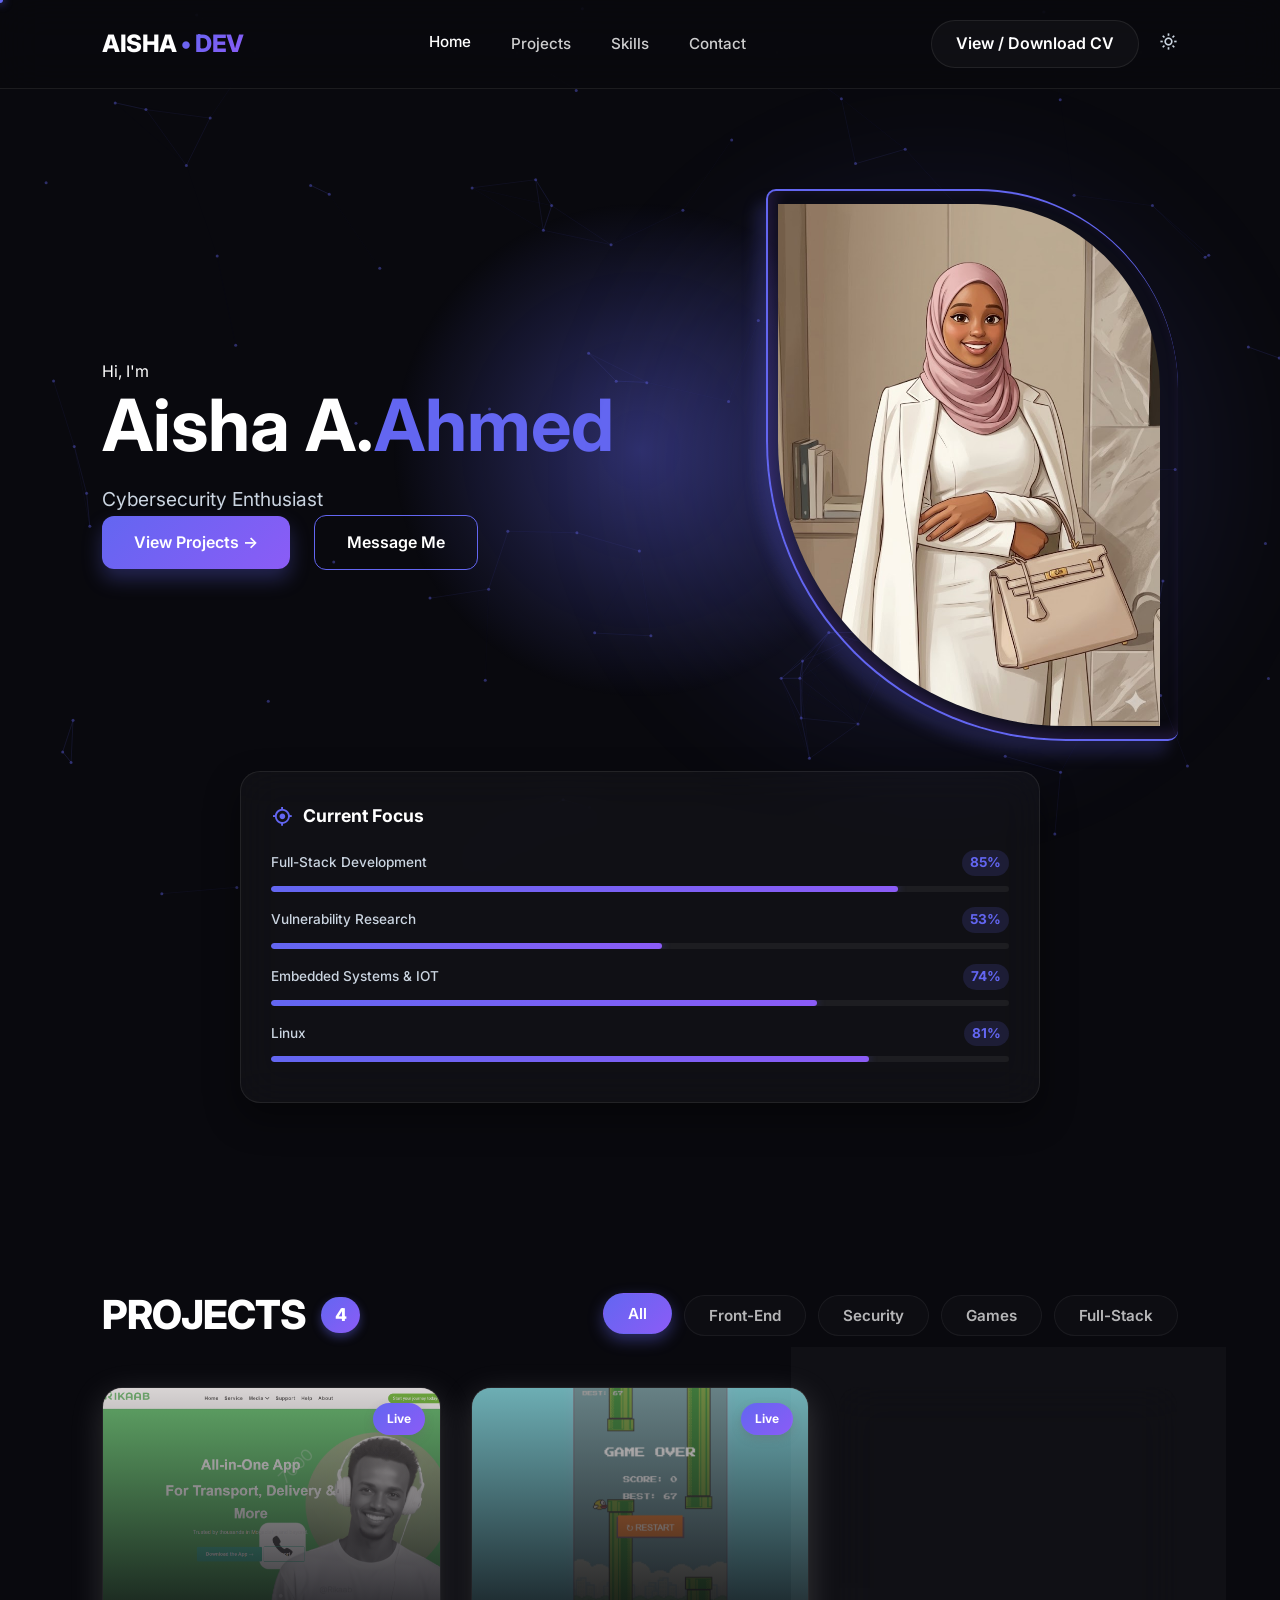
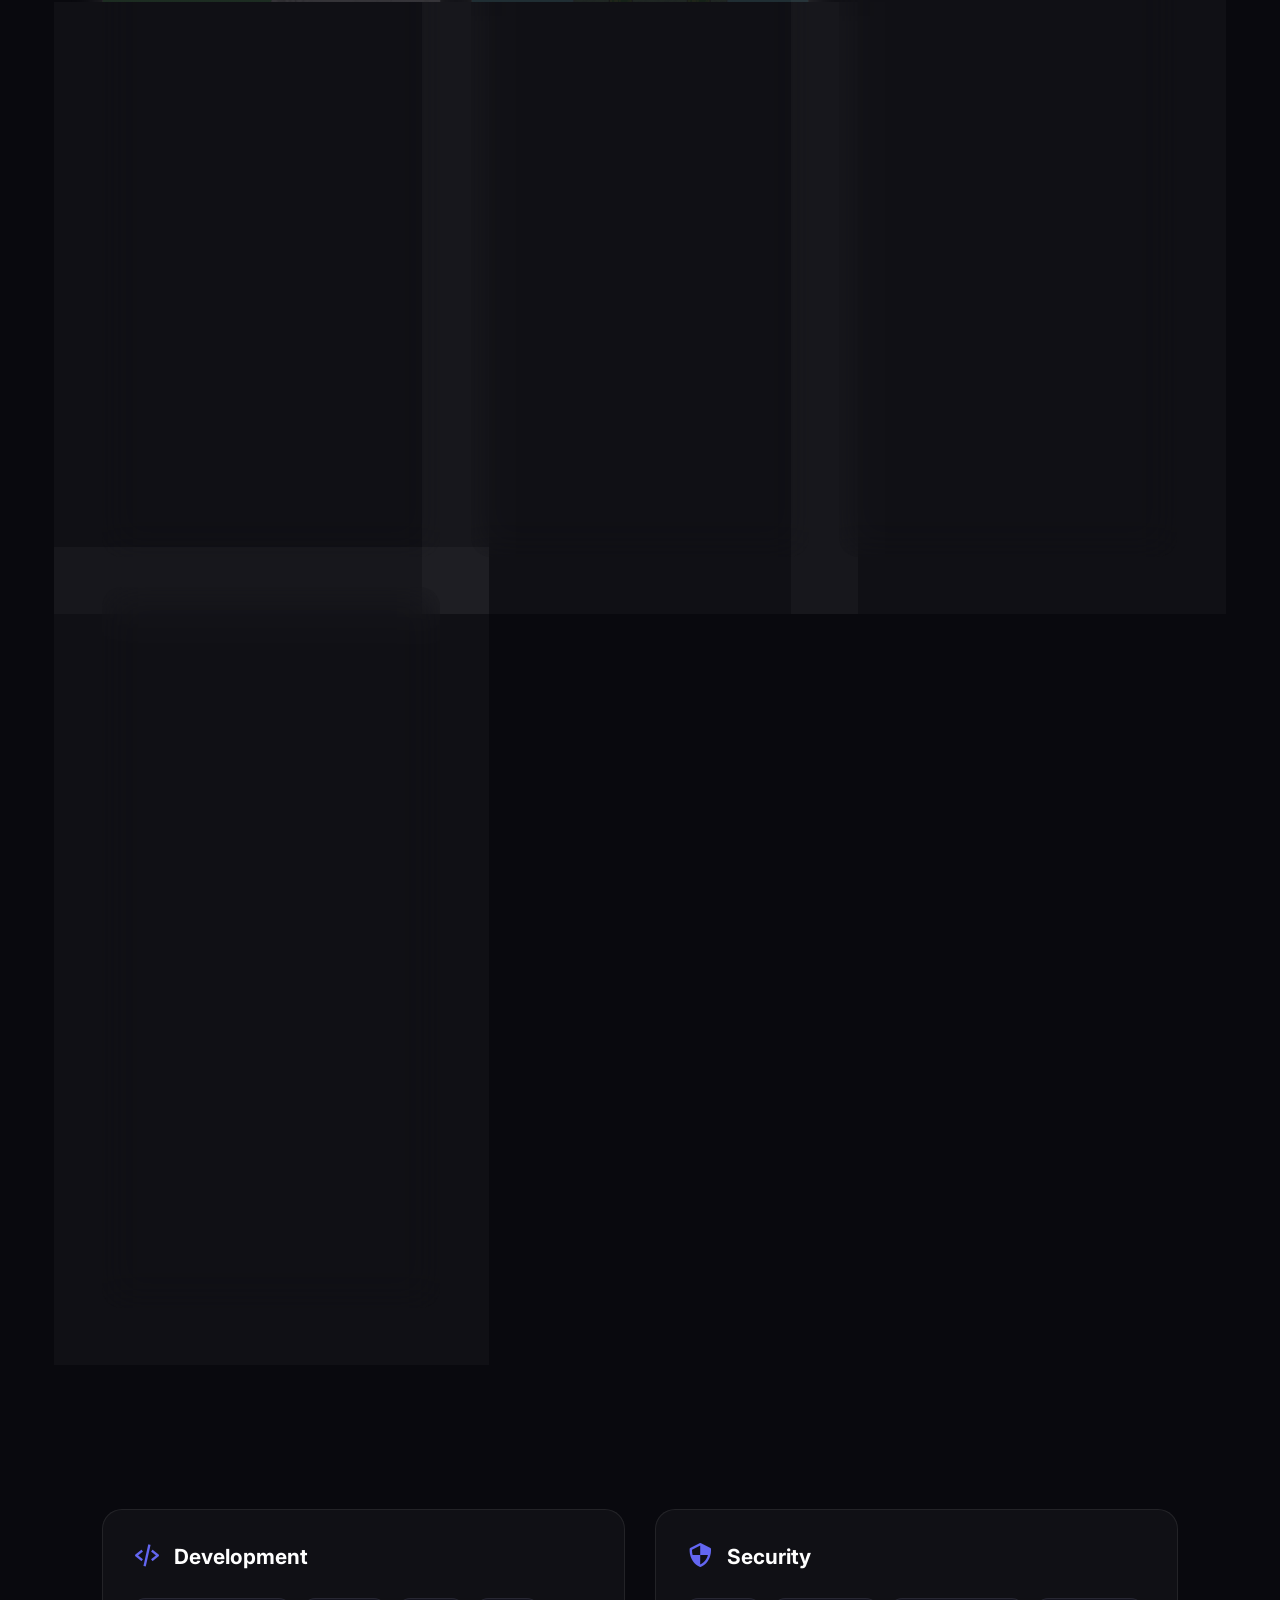
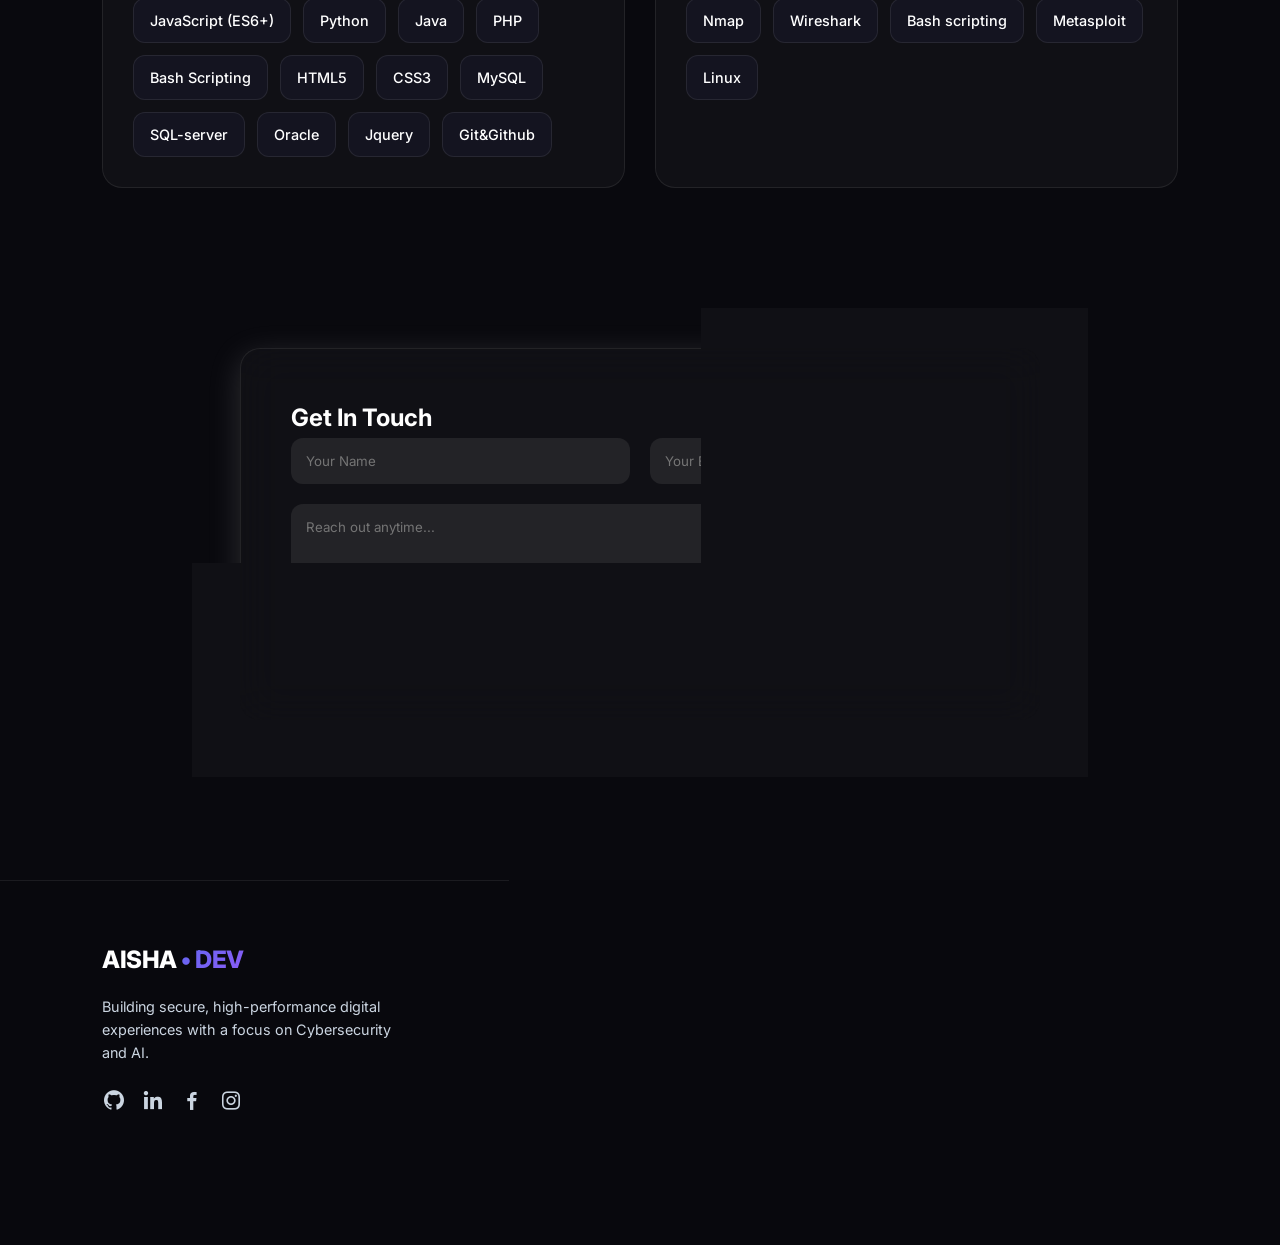
==== index.html @ 491014f6 "Add files via upload" ====
<!DOCTYPE html>
<html lang="en">

<head>
    <meta charset="UTF-8">
    <meta name="viewport" content="width=device-width, initial-scale=1.0">
    <title>Aisha Ahmed | Cybersecurity & AI Engineer</title>
    <link rel="stylesheet" href="style.css">
    <link href='https://unpkg.com/boxicons@2.1.4/css/boxicons.min.css' rel='stylesheet'>
    <link rel="icon" type="image/png" href="./logo.webp">
    <link href="https://fonts.googleapis.com/css2?family=Inter:wght@300;400;600;800&display=swap" rel="stylesheet">
</head>

<body data-theme="dark">
    <canvas id="particle-canvas"></canvas>
    <div class="cursor-glow"></div>
    <div class="cursor-dot"></div>

    <div id="cmd-palette" class="modal-overlay">
        <div class="modal-content glass">
            <div class="search-row">
                <i class='bx bx-terminal'></i>
                <input type="text" id="cmd-input"
                    placeholder="Type a command (try 'projects', 'theme', or 'contact')...">
            </div>
            <div id="cmd-results">
                <div class="cmd-item">Press <kbd>ESC</kbd> to close</div>
            </div>
        </div>
    </div>

    <nav class="glass-nav">
        <div class="logo">AISHA <span>• DEV</span></div>
        <ul class="nav-links">
            <li><a href="#home" class="active">Home</a></li>
            <li><a href="#projects">Projects</a></li>
            <li><a href="#skills">Skills</a></li>
            <li><a href="#contact">Contact</a></li>
        </ul>
        <div class="nav-actions">
            <a href="cv.html" target="_blank" class="btn-cv" style="text-decoration: none;">View / Download CV</a>
            <div class="theme-toggle"><i class='bx bx-sun'></i></div>
        </div>
    </nav>

    <main class="container">
        <section id="home" class="hero">
            <div class="hero-row">
                <div class="hero-text">
                    <p class="greeting">Hi, I'm</p>
                    <h1 class="name">Aisha A.<span>Ahmed </span></h1>
                    <p class="titles" id="typing-text"></p>
                    <div class="hero-btns">
                        <a href="#projects" class="btn-blue">View Projects →</a>
                        <a href="#contact" class="btn-outline">Message Me</a>
                    </div>
                </div>
                <div class="hero-visual">
                    <div class="earth-glow"></div>
                    <img src="./pic.jpg" alt="Aisha Ahmed" class="portrait">
                </div>
            </div>
            <div class="focus-card glass" id="focus-container"></div>
        </section>

        <section id="projects" class="section">
            <div class="section-header">
                <h2>PROJECTS <span id="project-count">0</span></h2>
                <div class="filter-tabs">
                    <button class="tab active" data-filter="all">All</button>
                    <button class="tab" data-filter="front-end">Front-End</button>
                    <button class="tab" data-filter="security">Security</button>
                    <button class="tab" data-filter="games">Games</button>
                    <button class="tab" data-filter="full-stack">Full-Stack</button>
                </div>
            </div>
            <div class="projects-grid" id="projects-grid"></div>
        </section>

        <section id="skills" class="section">
            <div class="skills-grid" id="skills-container"></div>
        </section>

        <section id="contact" class="section">
            <div class="contact-container glass">
                <h2>Get In <span>Touch</span></h2>
                <!-- FormSubmit action pointing to the user's email -->
                <form id="contact-form" action="https://formspree.io/f/mwvrryqo" method="POST">
                    
                    <div class="input-group">
                        <input type="text" id="name" name="name" placeholder="Your Name" required>
                        <input type="email" id="email" name="email" placeholder="Your Email" required>
                    </div>
                    <textarea id="message" name="message" placeholder="Reach out anytime..." rows="5"
                        required></textarea>
                    <button type="submit" class="btn-blue">Send Message <i class='bx bx-send'></i></button>
                </form>
            </div>
        </section>
    </main>

    <footer class="glass-footer">
        <div class="footer-top">
            <div class="footer-brand">
                <div class="logo">AISHA <span>• DEV</span></div>
                <p>Building secure, high-performance digital experiences with a focus on Cybersecurity and AI.</p>
                <div class="social-links">
                    <a href="https://github.com/Aishalight"><i class='bx bxl-github'></i></a>
                    <a href="https://www.linkedin.com/in/shaqobadan"><i class='bx bxl-linkedin'></i></a>
                    <a href="https://www.facebook.com/share/1AmyZGzEuz/"><i class='bx bxl-facebook'></i></a>
                    <a href="https://www.instagram.com/aisha_shaqabadan"><i class='bx bxl-instagram'></i></a>
                </div>
            </div>

            <div class="footer-links">
                <h3>Navigation</h3>
                <ul>
                    <li><a href="#home">Home</a></li>
                    <li><a href="#projects">Projects</a></li>
                    <li><a href="#skills">Skills</a></li>
                    <li><a href="#contact">Contact</a></li>
                </ul>
            </div>

            <div class="footer-services">
                <h3>Specialized In</h3>
                <ul>
                    <li>Cybersecurity</li>
                    <li>AI Engineering</li>
                    <li>Frontend Dev</li>
                    <li>UI/UX Design</li>
                </ul>
            </div>
        </div>

        <div class="footer-bottom">
            <p>© 2026 Aisha Ahmed | Built with 🤍</p>
            <div class="origin">🇸🇴 Proudly Somali <span></span></div>
        </div>
    </footer>

    <script src="script.js"></script>
</body>

</html>
---- style.css ----
:root {
    --bg: #09090e;
    /* Deeper, richer background */
    --accent: #6366f1;
    /* Vibrant Indigo */
    --accent-glow: rgba(99, 102, 241, 0.4);
    --secondary: #8b5cf6;
    /* Vibrant Violet */
    --text: #ffffff;
    --text-dim: #cbd5e1;
    --glass: rgba(255, 255, 255, 0.03);
    --glass-border: rgba(255, 255, 255, 0.08);
    --selection: rgba(99, 102, 241, 0.3);
}

/* 1. Define the Light Mode colors */
[data-theme="light"] {
    --bg: #f8fafc;
    --accent: #4f46e5;
    --accent-glow: rgba(113, 113, 176, 0.2);
    --secondary: #7c3aed;
    --text: #0f172a;
    --text-dim: #64748b;
    /* Slightly darker for better readability in light mode */
    --glass: rgba(255, 255, 255, 0.7);
    --glass-border: rgba(0, 0, 0, 0.1);
    --nav-bg: linear-gradient(135deg, rgba(238, 242, 255, 0.9), rgba(224, 231, 255, 0.9));
    --footer-bg: linear-gradient(135deg, rgba(224, 231, 255, 0.9), rgba(238, 242, 255, 0.9));
}

/* 2. Apply Light Mode specific styles to elements */
[data-theme="light"] .skill-cube {
    background: #ffffff;
    box-shadow: 0 2px 5px rgba(0, 0, 0, 0.05);
    color: var(--text);
    /* Ensures the text is dark navy */
}

[data-theme="light"] .skill-cube:hover {
    color: var(--accent);
    background: #f1f5f9;
}

[data-theme="light"] .skill-category {
    background: rgba(255, 255, 255, 0.4);
    box-shadow: 0 10px 30px rgba(0, 0, 0, 0.03);
}

* {
    margin: 0;
    padding: 0;
    box-sizing: border-box;
    font-family: 'Inter', sans-serif;
}

body {
    background: var(--bg);
    color: var(--text);
    overflow-x: hidden;
    scroll-behavior: smooth;
    transition: background 0.5s ease;
    line-height: 1.6;
}

::selection {
    background: var(--selection);
    color: var(--text);
}

#particle-canvas {
    position: fixed;
    inset: 0;
    z-index: -2;
    pointer-events: none;
}

.cursor-glow {
    position: fixed;
    width: 500px;
    height: 500px;
    background: radial-gradient(circle, var(--accent-glow) 0%, transparent 70%);
    pointer-events: none;
    z-index: -1;
    transform: translate(-50%, -50%);
    transition: width 0.3s ease, height 0.3s ease;
}

.cursor-dot {
    position: fixed;
    width: 6px;
    height: 6px;
    background: var(--accent);
    border-radius: 50%;
    pointer-events: none;
    z-index: 9999;
    transform: translate(-50%, -50%);
    box-shadow: 0 0 10px var(--accent);
    transition: width 0.2s ease, height 0.2s ease, background 0.2s ease;
}

.glass {
    background: var(--glass);
    backdrop-filter: blur(20px);
    -webkit-backdrop-filter: blur(20px);
    border: 1px solid var(--glass-border);
    border-radius: 20px;
    box-shadow: 0 8px 32px 0 rgba(190, 190, 190, 0.2);
}

/* Navbar */
.glass-nav {
    display: flex;
    justify-content: space-between;
    align-items: center;
    padding: 20px 8%;
    position: sticky;
    top: 0;
    z-index: 1000;
    background: var(--nav-bg, rgba(9, 9, 14, 0.7));
    backdrop-filter: blur(20px);
    -webkit-backdrop-filter: blur(20px);
    border-bottom: 1px solid var(--glass-border);
    transition: padding 0.3s ease;
}

.logo {
    font-size: 1.5rem;
    font-weight: 800;
    letter-spacing: -0.5px;
}

.logo span {
    background: linear-gradient(135deg, var(--accent), var(--secondary));
    -webkit-background-clip: text;
    background-clip: text;
    -webkit-text-fill-color: transparent;
    color: transparent;
}

.nav-links {
    display: flex;
    list-style: none;
    gap: 40px;
}

.nav-links a {
    text-decoration: none;
    color: var(--text);
    opacity: 0.8;
    font-size: 0.95rem;
    font-weight: 500;
    transition: color 0.3s ease, opacity 0.3s ease, transform 0.2s ease;
    display: inline-block;
}

.nav-links a.active,
.nav-links a:hover {
    opacity: 1;
    transform: translateY(-2px);
}

.nav-actions {
    display: flex;
    align-items: center;
    gap: 20px;
}

.theme-toggle {
    cursor: pointer;
    font-size: 1.2rem;
    color: var(--text-dim);
    transition: color 0.3s ease;
}

.theme-toggle:hover {
    color: var(--accent);
}

/* Hero Section */
.hero {
    display: flex;
    flex-direction: column;
    align-items: center;
    padding: 100px 8%;
    min-height: 85vh;
}

.hero-row {
    display: flex;
    align-items: center;
    justify-content: space-between;
    width: 100%;
    margin-bottom: 30px;
    /* Space before the focus card */
}

.name {
    font-size: 4.5rem;
    line-height: 1.1;
    margin-bottom: 20px;
}

.name span {
    color: var(--accent);
}

.titles {
    font-size: 1.2rem;
    color: var(--text-dim);
    min-height: 1.5em;
}

.hero-visual {
    position: relative;
    width: 45%;
    display: flex;
    justify-content: flex-end;
}

/* Asymmetrical Futuristic Tech Border */
.portrait {
    width: 85%;
    position: relative;
    z-index: 3;
    padding: 13px 18px 13px 10px;
    /* Asymmetrical padding */
    border-radius: 10px 200px 10px 300px;
    /* Modern asymmetrical corners */
    background: transparent;

    /* Mix of thick and thin borders, some missing (0px) */
    border-style: solid;
    border-color: var(--accent);
    border-width: 2px 0px 2px 2px;
    box-shadow:
        -10px 13px 15px rgba(99, 102, 241, 0.2),
        inset 5px -5px 15px rgba(139, 92, 246, 0.2);

    animation: float 7s ease-in-out infinite;
    display: flex;
    justify-content: flex-end;
    align-items: flex-end;
    transition: all 0.5s cubic-bezier(0.4, 0, 0.2, 1);
}

/* Geometric Cutout Accent */
.portrait::before {
    content: '';
    position: absolute;
    top: -10px;
    right: -10px;
    width: 60px;
    height: 60px;
    background: linear-gradient(135deg, var(--accent), var(--secondary));
    clip-path: polygon(100% 0, 0 0, 100% 100%);
    /* Triangle cut */
    z-index: 5;
    transition: all 0.5s ease;
}

/* Offset dashed tech line */
.portrait::after {
    content: '';
    position: absolute;
    inset: -15px -15px 20px 20px;
    /* Offset positioning */
    border: 2px dashed rgba(139, 92, 246, 0.6);
    border-radius: 30px 10px 40px 5px;
    z-index: -1;
    border-left: none;
    /* Asymmetrical */
    border-bottom: none;
    transition: all 0.5s ease;
}

.portrait:hover {
    border-width: 2px 6px 4px 0px;
    /* Invert borders on hover */
    border-color: var(--secondary);
    border-radius: 40px 15px 40px 15px;
    box-shadow:
        10px -10px 40px rgba(139, 92, 246, 0.4),
        inset -5px 5px 20px rgba(99, 102, 241, 0.3);
    padding: 15px 25px 20px 15px;
}

.portrait:hover::before {
    top: auto;
    bottom: -10px;
    right: auto;
    left: -10px;
    clip-path: polygon(0 100%, 0 0, 100% 100%);
}

.portrait:hover::after {
    inset: 20px 20px -15px -15px;
    border: 2px dotted rgba(99, 102, 241, 0.8);
    border-right: none;
    border-top: none;
    border-left: 2px dotted rgba(99, 102, 241, 0.8);
    border-bottom: 2px dotted rgba(99, 102, 241, 0.8);
    transform: rotate(-3deg);
}

.portrait img {
    width: 80%;
    border-radius: 20px;
    display: block;
    object-fit: cover;
    z-index: 5;
    position: relative;
    /* Add shading directly to the image */
    filter: drop-shadow(0 15px 30px rgba(0, 0, 0, 0.5));
}

@keyframes float {
    0% {
        transform: translateY(0px);
    }

    50% {
        transform: translateY(-15px);
    }

    100% {
        transform: translateY(0px);
    }
}

.earth-glow {
    position: absolute;
    top: 50%;
    left: 50%;
    width: 140%;
    height: 140%;
    transform: translate(-50%, -50%);
    background: radial-gradient(circle, rgba(99, 102, 241, 0.2), transparent 70%);
    filter: blur(40px);
    z-index: 0;
}

/* Enhanced Focus Container */
.focus-card {
    position: relative;
    padding: 30px;
    width: 100%;
    max-width: 800px;
    margin: 0 auto;
    z-index: 10;
    box-shadow: 0 15px 35px rgba(0, 0, 0, 0.4);
    animation: slideUpFade 1s ease-out 0.5s both;
}

@keyframes slideUpFade {
    from {
        opacity: 0;
        transform: translateY(30px);
    }

    to {
        opacity: 1;
        transform: translateY(0);
    }
}

.focus-title {
    font-size: 1.1rem;
    color: var(--text);
    margin-bottom: 20px;
    display: flex;
    align-items: center;
    gap: 10px;
    font-weight: 700;
}

.focus-title i {
    color: var(--accent);
    font-size: 1.4rem;
}

.focus-item {
    margin-bottom: 15px;
}

.focus-item:last-child {
    margin-bottom: 0;
}

.focus-info {
    display: flex;
    justify-content: space-between;
    align-items: center;
    margin-bottom: 8px;
}

.focus-label {
    font-size: 0.85rem;
    color: var(--text-dim);
    font-weight: 500;
}

.focus-val {
    font-size: 0.85rem;
    color: var(--accent);
    font-weight: 700;
    background: rgba(99, 102, 241, 0.15);
    padding: 2px 8px;
    border-radius: 20px;
}

/* Skills Section Enhancements */
.skills-grid {
    display: grid;
    grid-template-columns: repeat(auto-fit, minmax(280px, 1fr));
    gap: 30px;
    margin-top: 40px;
}

.skill-category {
    padding: 30px;
    border-radius: 20px;
    /* Use the variable instead of hardcoded rgba */
    border: 1px solid var(--glass-border);
    background: var(--glass);
    transition: transform 0.3s ease, border-color 0.3s ease, background 0.3s ease;
}

.skill-category:hover {
    transform: translateY(-5px);
    border-color: rgba(99, 102, 241, 0.4);
}

.skill-category h3 {
    display: flex;
    align-items: center;
    gap: 12px;
    margin-bottom: 25px;
    color: var(--text);
    font-size: 1.3rem;
}

.skill-category h3 i {
    color: var(--accent);
    font-size: 1.8rem;
}

.skill-items {
    display: flex;
    flex-wrap: wrap;
    gap: 12px;
}

.skill-cube {
    display: flex;
    align-items: center;
    gap: 8px;
    /* This makes them slightly darker than the card in light mode 
       and slightly lighter than the card in dark mode */
    background: rgba(var(--accent-rgb, 99, 102, 241), 0.05);
    border: 1px solid var(--glass-border);
    padding: 10px 16px;
    border-radius: 12px;
    font-size: 0.9rem;
    font-weight: 500;
    color: var(--text);
    /* Ensures text follows the theme color */
    transition: all 0.3s ease;
}

.skill-cube:hover {
    background: rgba(99, 102, 241, 0.1);
    border-color: rgba(99, 102, 241, 0.3);
    color: #fff;
    transform: translateY(-2px);
}

/* Contact Section */
.section {
    padding: 80px 8%;
}

/* Section Header and Filter Tabs */
.section-header {
    display: flex;
    justify-content: space-between;
    align-items: center;
    margin-bottom: 40px;
    flex-wrap: wrap;
    gap: 20px;
}

.section-header h2 {
    font-size: 2.5rem;
    font-weight: 800;
    letter-spacing: -1px;
    display: flex;
    align-items: center;
}

#project-count {
    background: linear-gradient(135deg, var(--accent), var(--secondary));
    color: white;
    font-size: 1.1rem;
    padding: 4px 14px;
    border-radius: 50px;
    margin-left: 15px;
    box-shadow: 0 4px 10px rgba(99, 102, 241, 0.4);
}

.filter-tabs {
    display: flex;
    gap: 12px;
    flex-wrap: wrap;
}

.tab {
    background: var(--glass);
    border: 1px solid var(--glass-border);
    color: var(--text);
    padding: 10px 24px;
    border-radius: 50px;
    cursor: pointer;
    font-weight: 600;
    font-size: 0.95rem;
    transition: all 0.3s ease;
    opacity: 0.7;
}

.tab:hover {
    background: rgba(255, 255, 255, 0.1);
    opacity: 1;
    transform: translateY(-2px);
}

.tab.active {
    background: linear-gradient(135deg, var(--accent), var(--secondary));
    border-color: transparent;
    color: white;
    opacity: 1;
    box-shadow: 0 6px 15px rgba(99, 102, 241, 0.4);
    transform: translateY(-2px);
}

.projects-grid {
    display: grid;
    grid-template-columns: repeat(auto-fit, minmax(320px, 1fr));
    gap: 30px;
}

.project-card {
    position: relative;
    overflow: hidden;
    display: flex;
    flex-direction: column;
    transform-style: preserve-3d;
    transition: transform 0.3s cubic-bezier(0.175, 0.885, 0.32, 1.275), border 0.3s ease, box-shadow 0.3s ease;
    cursor: pointer;
}

.project-card:hover {
    box-shadow: 0 15px 35px rgba(0, 0, 0, 0.5), 0 0 20px rgba(99, 102, 241, 0.2);
    border-color: rgba(99, 102, 241, 0.5);
    transform: translateY(-5px);
}

.p-img-wrapper {
    height: 220px;
    background: #9f9393;
    overflow: hidden;
    position: relative;
}

.p-img-wrapper::after {
    content: '';
    position: absolute;
    inset: 0;
    background: linear-gradient(to top, var(--bg), transparent);
    opacity: 0.8;
}

.p-img-wrapper img {
    width: 100%;
    height: 100%;
    object-fit: cover;
    opacity: 0.6;
    transition: opacity 0.5s ease, transform 0.8s ease;
}

.project-card:hover .p-img-wrapper img {
    transform: scale(1.05);
    opacity: 0.9;
}

.p-status {
    position: absolute;
    top: 15px;
    right: 15px;
    background: linear-gradient(135deg, var(--accent), var(--secondary));
    font-size: 0.75rem;
    padding: 6px 14px;
    border-radius: 50px;
    font-weight: bold;
    z-index: 10;
    box-shadow: 0 4px 10px rgba(100, 99, 99, 0.3);
}

.p-content {
    flex-grow: 1;
    /* This forces this section to expand and fill the gap */
    display: flex;
    flex-direction: column;
    padding: 30px;
    position: relative;
    z-index: 2;
}

.p-content h3 {
    font-size: 1.4rem;
    margin-bottom: 10px;
    font-weight: 700;
}

.p-content p {
    color: var(--text-dim);
    font-size: 0.95rem;
    line-height: 1.6;
}

.p-tags {
    display: flex;
    flex-wrap: wrap;
    gap: 8px;
    margin: 20px 0;
}

.p-tags span {
    font-size: 0.75rem;
    background: rgba(99, 102, 241, 0.1);
    border: 1px solid rgba(99, 102, 241, 0.2);
    color: #a5b4fc;
    /* Lighter indigo for contrast */
    padding: 6px 12px;
    border-radius: 50px;
    font-weight: 500;
    transition: background 0.3s ease;
}

.p-tags span:hover {
    background: rgba(99, 102, 241, 0.2);
}

.p-links {
    display: flex;
    gap: 12px;
    padding: 20px 30px;
    border-top: 1px solid var(--glass-border);
    /* Remove the old container background */
    margin-top: auto;
    /* Keeps it at the bottom */
}

.p-links a {
    /* The Background */
    background: rgba(15, 23, 42, 0.6);
    /* Darker navy/slate background */
    padding: 8px 16px;
    border-radius: 8px;
    border: solid rgba(255, 255, 255, 0.05);

    /* Text & Layout */
    color: #ffffff;
    /* Keep text white to pop against dark background */
    text-decoration: none;
    font-size: 0.85rem;
    font-weight: 600;
    display: flex;
    align-items: center;
    gap: 10px;
    transition: all 0.3s ease;
}

.p-links a:hover {
    background: var(--accent);
    /* Changes to your purple/indigo on hover */
    color: white;
    transform: translateY(-2px);
    border-color: transparent;
}

/* Buttons & Inputs */
.btn-blue {
    background: linear-gradient(135deg, var(--accent), var(--secondary));
    border: none;
    color: white;
    padding: 14px 32px;
    border-radius: 12px;
    cursor: pointer;
    font-weight: 600;
    font-size: 1rem;
    text-decoration: none;
    display: inline-flex;
    align-items: center;
    justify-content: center;
    gap: 8px;
    box-shadow: 0 10px 20px rgba(99, 102, 241, 0.3);
    transition: transform 0.3s ease, box-shadow 0.3s ease;
}

.btn-blue:hover {
    transform: translateY(-3px);
    box-shadow: 0 15px 25px rgba(99, 102, 241, 0.4);
}

.btn-outline {
    border: 1px solid var(--accent);
    background: transparent;
    color: var(--text);
    padding: 14px 32px;
    border-radius: 12px;
    cursor: pointer;
    font-weight: 600;
    font-size: 1rem;
    text-decoration: none;
    display: inline-block;
    margin-left: 20px;
    transition: background 0.3s ease, border-color 0.3s ease;
}

.btn-outline:hover {
    background: var(--glass);
    border-color: var(--secondary);
}

.btn-cv {
    background: var(--glass);
    border: 1px solid var(--glass-border);
    color: var(--text);
    padding: 10px 24px;
    border-radius: 100px;
    font-weight: 600;
    cursor: pointer;
    transition: background 0.3s ease, border-color 0.3s ease;
}

.btn-cv:hover {
    background: rgba(255, 255, 255, 0.1);
    border-color: var(--accent);
}

.contact-container {
    max-width: 800px;
    margin: 0 auto;
    padding: 50px;
}

.input-group {
    display: grid;
    grid-template-columns: 1fr 1fr;
    gap: 20px;
    margin-bottom: 20px;
}

input,
textarea {
    color: var(--text); /* Changes to dark navy in light mode */
    background: var(--glass);
    border: 1px solid var(--glass-border);
    width: 100%;
    background: var(--glass-border);
    border: 1px solid var(--border);
    padding: 15px;
    color: rgb(255, 253, 253);
    border-radius: 12px;
    outline: none;
}

input:focus {
    border-color: var(--accent);
}

/* Command Palette Overlay */
.modal-overlay {
    position: fixed;
    inset: 0;
    background: rgba(0, 0, 0, 0.6);
    display: none;
    justify-content: center;
    padding-top: 15vh;
    z-index: 2000;
    backdrop-filter: blur(12px);
    -webkit-backdrop-filter: blur(12px);
    opacity: 0;
    transition: opacity 0.3s ease;
}

.modal-overlay.active {
    display: flex;
    opacity: 1;
}

.modal-content {
    width: 90%;
    max-width: 600px;
    background: rgba(15, 15, 20, 0.85);
    /* Slightly darker/more opaque for readability */
    border: 1px solid rgba(255, 255, 255, 0.1);
    border-radius: 16px;
    box-shadow: 0 25px 50px -12px rgba(0, 0, 0, 0.5);
    overflow: hidden;
    transform: translateY(-20px) scale(0.95);
    transition: transform 0.3s cubic-bezier(0.175, 0.885, 0.32, 1.275);
}

.modal-overlay.active .modal-content {
    transform: translateY(0) scale(1);
}

.search-row {
    display: flex;
    align-items: center;
    padding: 20px 24px;
    border-bottom: 1px solid rgba(255, 255, 255, 0.05);
}

.search-row i {
    font-size: 1.5rem;
    color: var(--accent);
    margin-right: 16px;
}

#cmd-input {
    background: transparent;
    border: none;
    padding: 0;
    font-size: 1.1rem;
    color: white;
    width: 100%;
}

#cmd-input::placeholder {
    color: var(--text-dim);
}

#cmd-results {
    padding: 12px;
    max-height: 300px;
    overflow-y: auto;
}

.cmd-item {
    display: flex;
    align-items: center;
    padding: 12px 16px;
    border-radius: 8px;
    color: var(--text-dim);
    cursor: pointer;
    transition: background 0.2s ease, color 0.2s ease;
    gap: 12px;
}

.cmd-item.active,
.cmd-item:hover {
    background: rgba(99, 102, 241, 0.15);
    color: white;
}

.cmd-item i {
    color: var(--accent);
}

kbd {
    background: rgba(255, 255, 255, 0.1);
    border: 1px solid rgba(255, 255, 255, 0.2);
    border-radius: 4px;
    padding: 2px 6px;
    font-size: 0.8rem;
    margin-left: auto;
    font-family: monospace;
}

/* Progress Bars */
.progress-bg {
    background: rgba(255, 255, 255, 0.05);
    height: 6px;
    /* slightly thinner */
    border-radius: 10px;
    margin: 10px 0;
    overflow: hidden;
}

.bar {
    height: 100%;
    background: linear-gradient(90deg, var(--accent), var(--secondary));
    border-radius: 10px;
    width: 0;
    transition: width 1.5s cubic-bezier(0.175, 0.885, 0.32, 1.275);
    box-shadow: 0 0 10px var(--accent-glow);
}

/* --- Enhanced Footer --- */
.glass-footer {
    padding: 60px 8% 30px;
    /* More padding at top */
    background: var(--footer-bg, rgba(9, 9, 14, 0.8));
    border-top: 1px solid var(--glass-border);
    backdrop-filter: blur(10px);
    margin-top: 80px;
    display: flex;
    flex-direction: column;
    gap: 40px;
}

.footer-top {
    display: grid;
    grid-template-columns: 2fr 1fr 1fr;
    /* Brand takes more space */
    gap: 50px;
}

.footer-brand p {
    color: var(--text-dim);
    font-size: 0.9rem;
    margin: 15px 0 20px;
    max-width: 300px;
    line-height: 1.6;
}

.social-links {
    display: flex;
    gap: 15px;
}

.social-links a {
    font-size: 1.5rem;
    color: var(--text-dim);
    transition: color 0.3s ease, transform 0.3s ease;
}

.social-links a:hover {
    color: var(--accent);
    transform: translateY(-3px);
}

.footer-links h3,
.footer-services h3 {
    color: var(--text);
    font-size: 1.1rem;
    margin-bottom: 20px;
    font-weight: 700;
}

.footer-links ul,
.footer-services ul {
    list-style: none;
}

.footer-links li,
.footer-services li {
    margin-bottom: 10px;
    color: var(--text-dim);
    font-size: 0.9rem;
}

.footer-links a {
    text-decoration: none;
    color: var(--text-dim);
    transition: color 0.3s ease;
}

.footer-links a:hover {
    color: var(--accent);
}

.footer-bottom {
    display: flex;
    justify-content: space-between;
    align-items: center;
    padding-top: 30px;
    border-top: 1px solid var(--glass-border);
    font-size: 0.85rem;
    color: var(--text-dim);
}

/* Responsive Footer */
@media (max-width: 768px) {
    .footer-top {
        grid-template-columns: 1fr;
        /* Stack everything on mobile */
        text-align: center;
        gap: 40px;
    }

    .footer-brand p {
        margin: 15px auto 20px;
    }

    .social-links {
        justify-content: center;
    }

    .footer-bottom {
        flex-direction: column;
        gap: 15px;
    }
}

.origin span {
    display: inline-block;
    width: 24px;
    /* Standard flag ratio */
    height: 16px;
    background-color: #4189DD;
    /* Official Somali Blue */
    position: relative;
    border-radius: 2px;
    /* Slight rounding for modern look */
    box-shadow: 0 2px 4px rgba(0, 0, 0, 0.1);
    /* Subtle depth */
    margin-left: 5px;
    vertical-align: middle;
}

/* Creating the Star using a Unicode character or Clip-path */
.origin span::after {
    content: '★';
    position: absolute;
    top: 50%;
    left: 50%;
    transform: translate(-50%, -51%);
    /* Adjusting for font alignment */
    color: white;
    font-size: 12px;
    line-height: 1;
}

/* Responsive adjustments */
@media (max-width: 768px) {
    .glass-nav {
        flex-direction: column;
        gap: 20px;
        padding: 20px 5%;
    }

    .hero {
        flex-direction: column;
        text-align: center;
        padding: 120px 5% 60px;
        gap: 50px;
    }

    .input-group {
        grid-template-columns: 1fr;
    }

    .btn-outline {
        margin-left: 0;
        margin-top: 15px;
    }

    .hero-btn-group {
        display: flex;
        flex-direction: column;
        gap: 15px;
    }

    .glass-footer {
        flex-direction: column;
        gap: 15px;
        text-align: center;
    }
}


/* --- MOBILE RESPONSIVE OVERRIDES --- */
@media (max-width: 1024px) {
    .hero-row {
        gap: 40px;
    }

    .name {
        font-size: 3.5rem;
    }
}

@media (max-width: 768px) {

    /* Navbar Adjustment */
    .glass-nav {
        padding: 15px 5%;
    }

    /* Hide standard links for a mobile menu */
    .nav-links {
        position: fixed;
        top: 70px;
        left: -100%;
        /* Hidden off-screen */
        width: 100%;
        height: calc(100vh - 70px);
        background: var(--bg);
        flex-direction: column;
        align-items: center;
        padding-top: 50px;
        transition: 0.4s cubic-bezier(0.4, 0, 0.2, 1);
        z-index: 999;
    }

    /* Class to toggle via JavaScript */
    .nav-links.active {
        left: 0;
    }

    /* Hero Section Stacking */
    .hero {
        padding: 60px 5%;
        text-align: center;
    }

    .hero-row {
        flex-direction: column-reverse;
        /* Image moves to top */
        gap: 50px;
    }

    .hero-visual {
        width: 100%;
        justify-content: center;
        /* Center portrait on mobile */
    }

    .portrait {
        padding: 15px;
        max-width: 280px;
        border-radius: 20px 150px 20px 150px;
        /* Scaled leaf shape */
    }

    .hero-content {
        width: 100%;
    }

    /* Buttons & Form Fields */
    .input-group {
        grid-template-columns: 1fr;
    }

    .btn-blue,
    .btn-outline {
        width: 100%;
        margin-left: 0;
        margin-top: 10px;
        display: flex;
        justify-content: center;
    }

    /* Footer Adjustment */
    .glass-footer {
        flex-direction: column;
        gap: 20px;
        text-align: center;
    }
}

@media (max-width: 480px) {
    .name {
        font-size: 2.5rem;
    }

    .section-header h2 {
        font-size: 1.8rem;
        justify-content: center;
    }

    .project-card {
        min-width: 100%;
    }
}
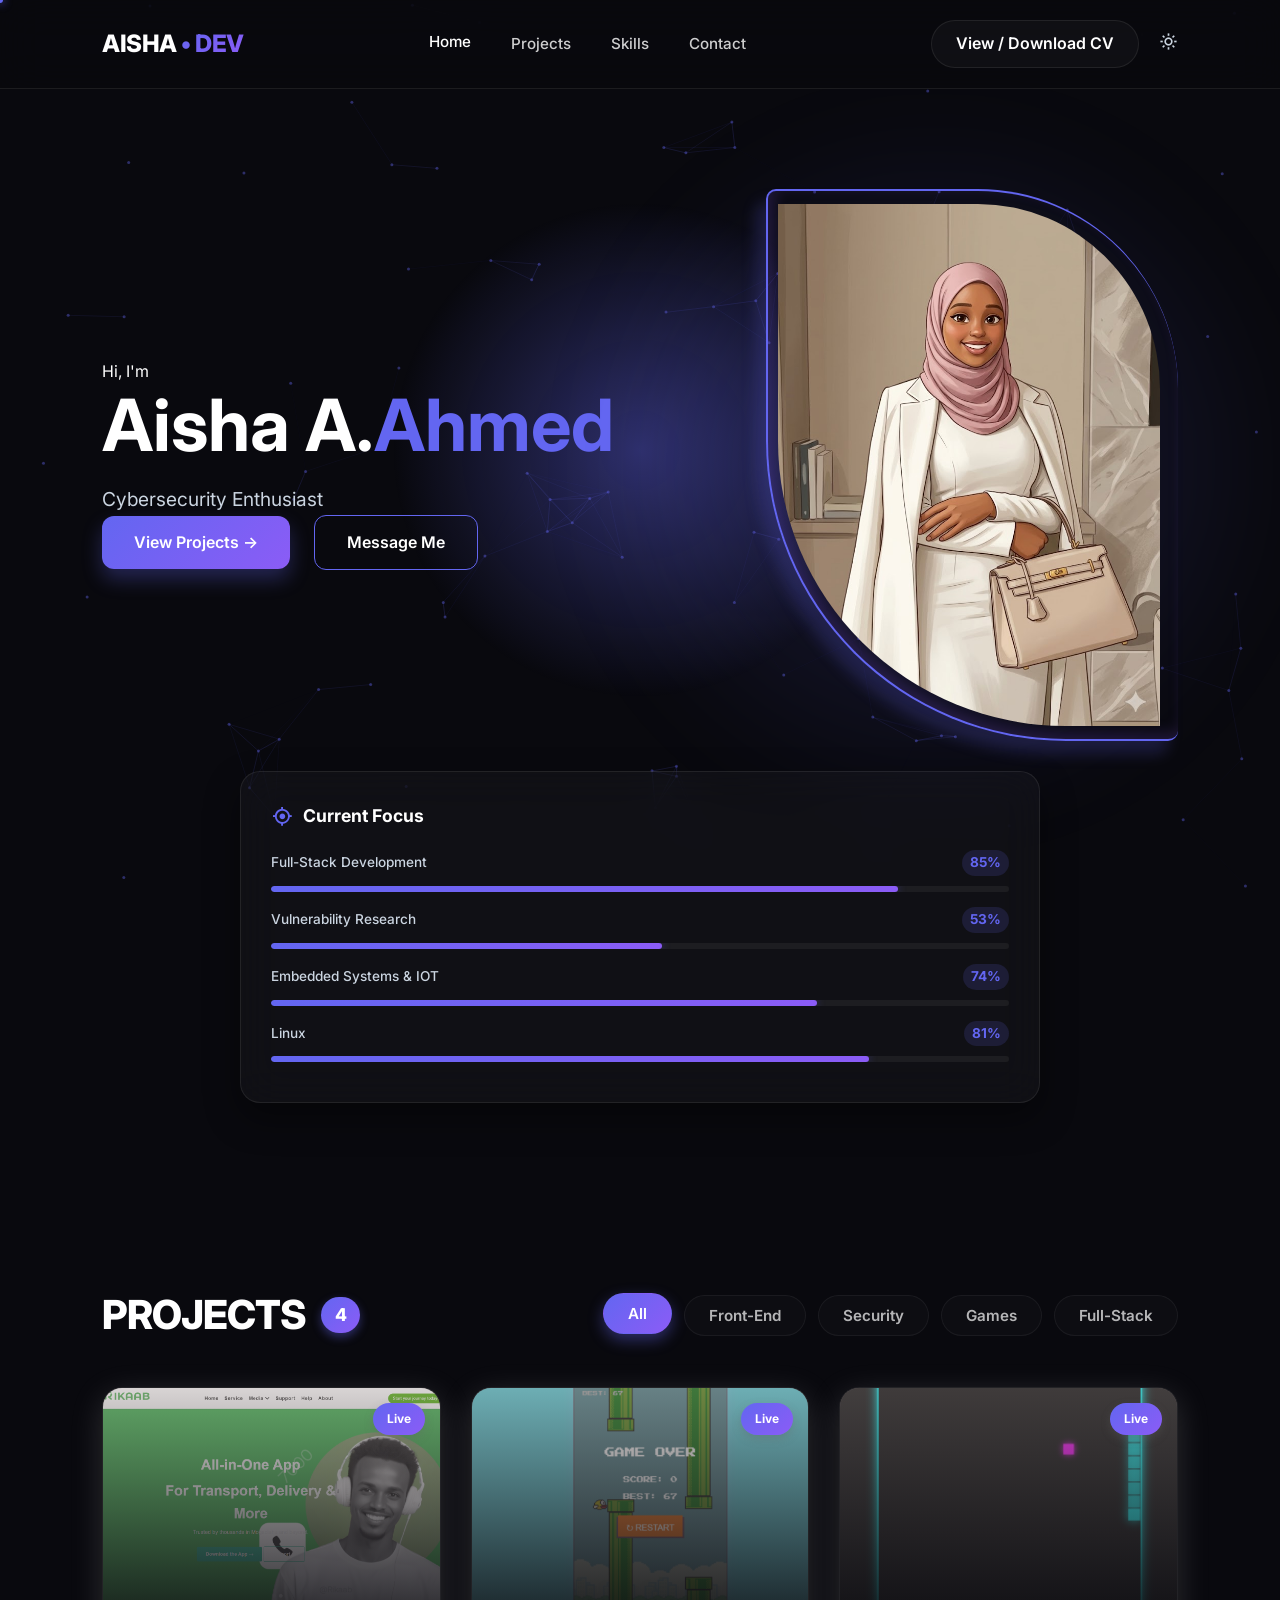
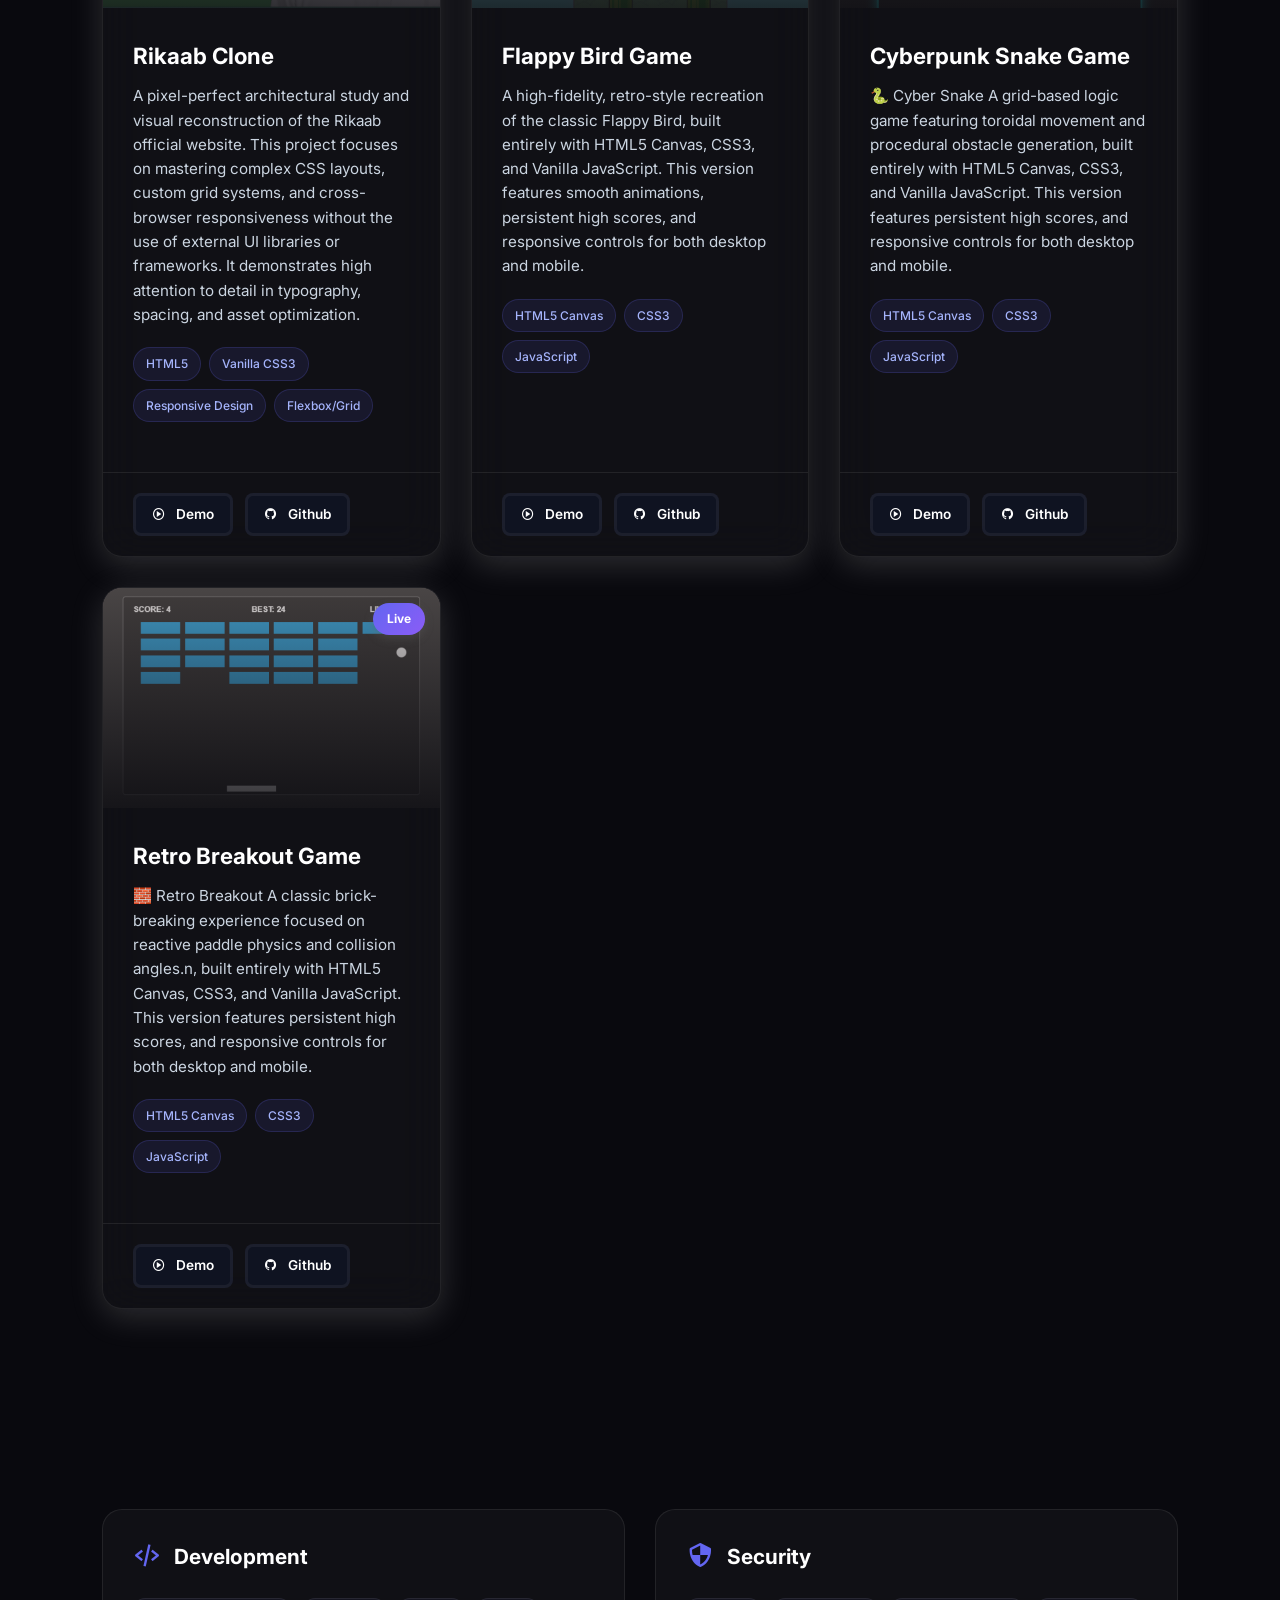
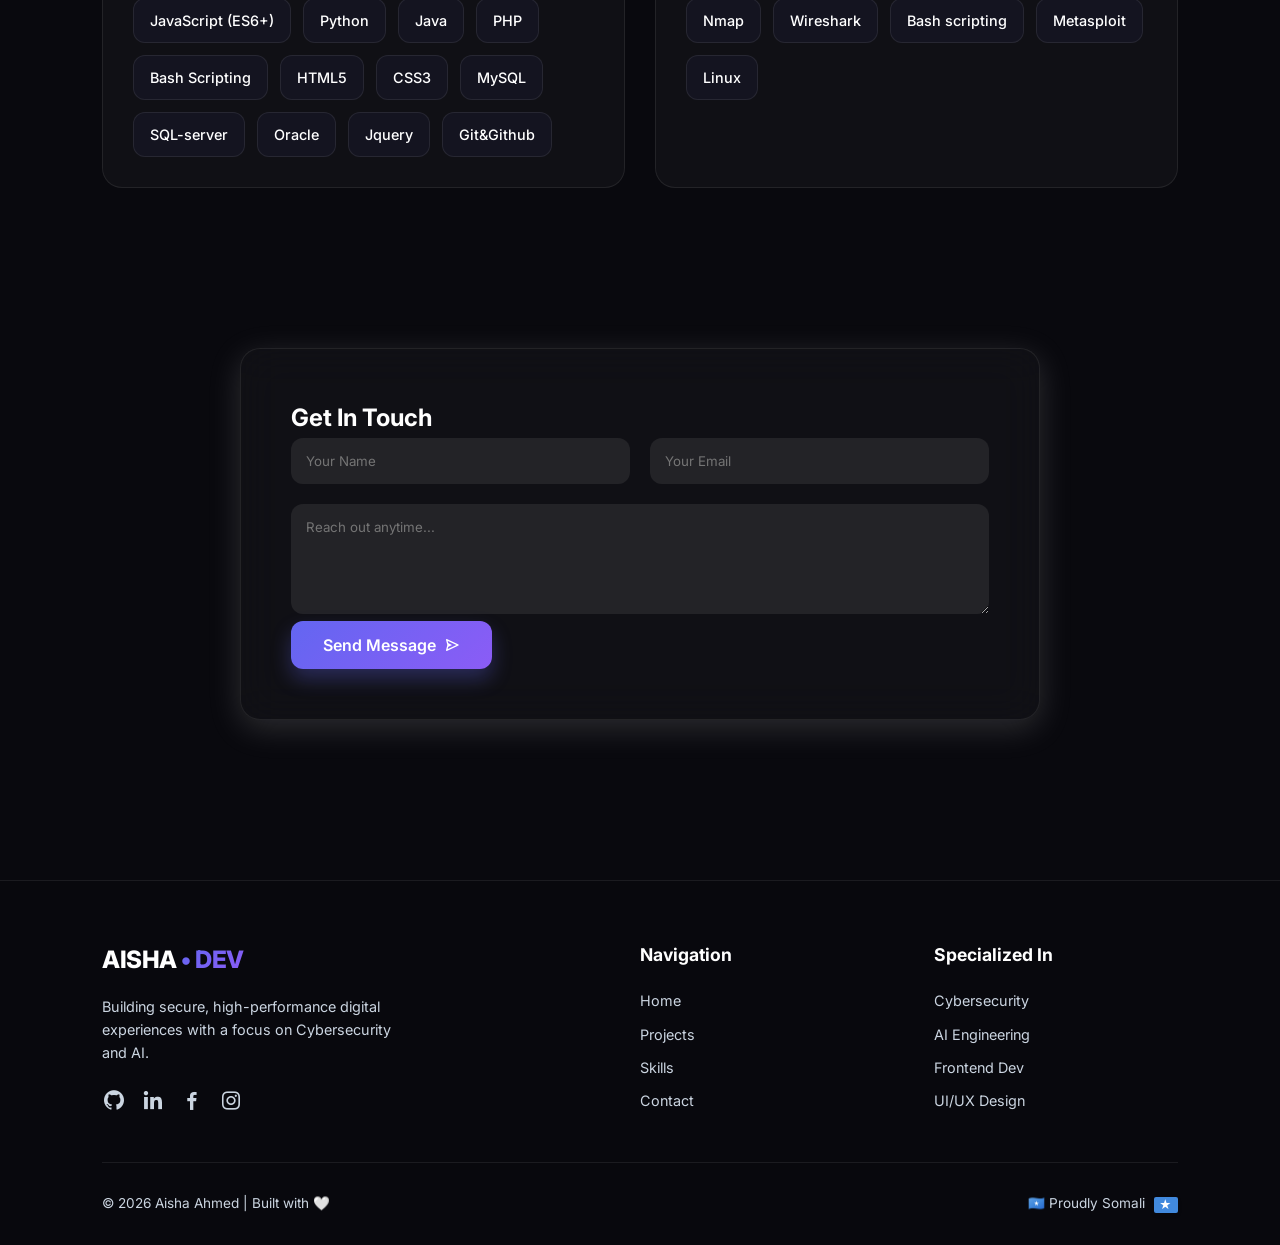
==== commit 71133946: "Change title and restructure index.html Updated the title and overall structure of the HTML document" ====
--- a/index.html
+++ b/index.html
@@ -4,7 +4,7 @@
 <head>
     <meta charset="UTF-8">
     <meta name="viewport" content="width=device-width, initial-scale=1.0">
-    <title>Aisha Ahmed | Cybersecurity & AI Engineer</title>
+    <title>Aisha Dev | Portfolio</title>
     <link rel="stylesheet" href="style.css">
     <link href='https://unpkg.com/boxicons@2.1.4/css/boxicons.min.css' rel='stylesheet'>
     <link rel="icon" type="image/png" href="./logo.webp">
@@ -142,4 +142,4 @@
     <script src="script.js"></script>
 </body>
 
-</html>+</html>
